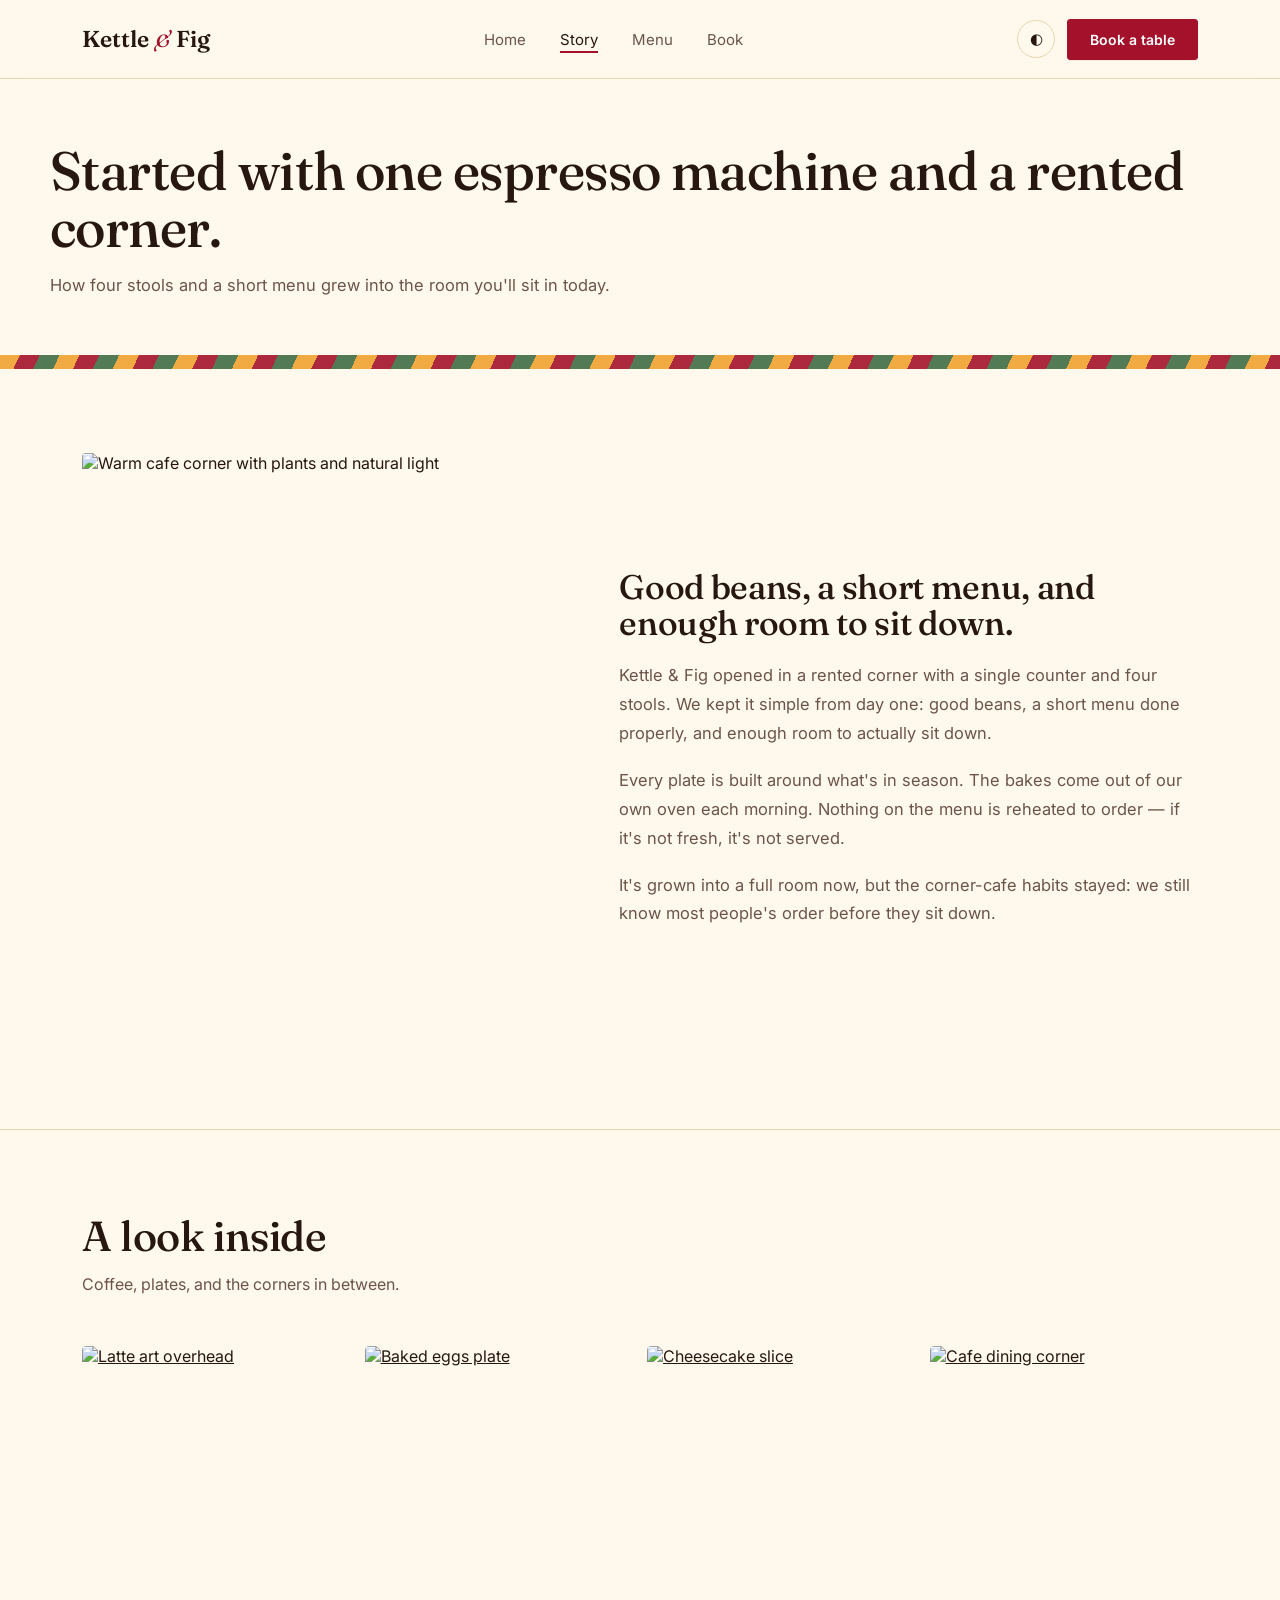
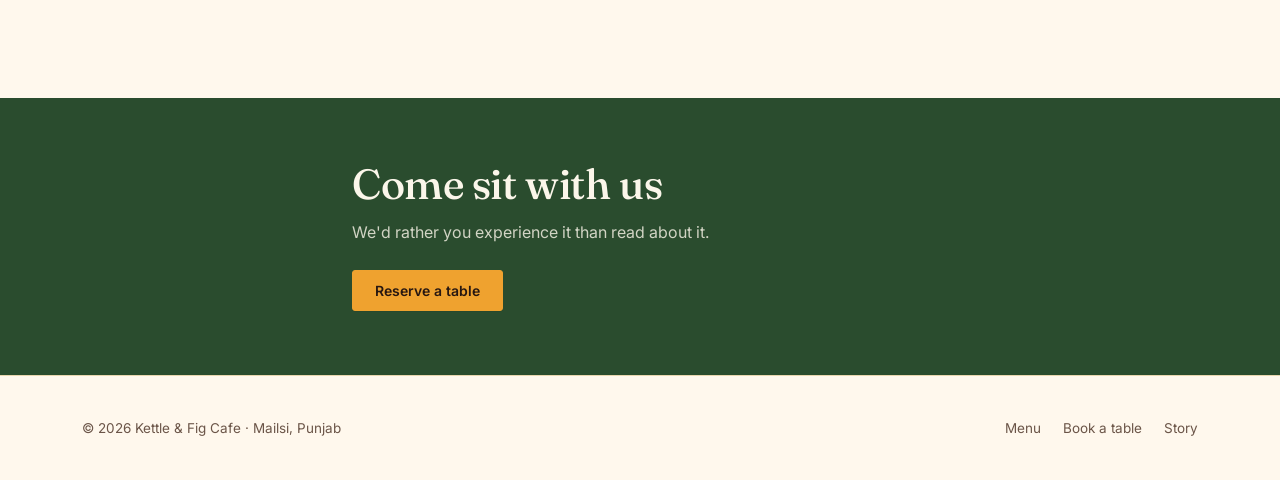
==== about.html @ e0963619 "Add files via upload" ====
<!DOCTYPE html>
<html lang="en">
<head>
<meta charset="UTF-8">
<meta name="viewport" content="width=device-width, initial-scale=1.0">
<title>Our Story — Kettle &amp; Fig</title>
<style>
@import url('https://fonts.googleapis.com/css2?family=Fraunces:ital,opsz,wght@0,9..144,300;0,9..144,500;0,9..144,600;0,9..144,700;1,9..144,400&family=Inter:wght@400;500;600;700&display=swap');

:root{
  --cream:#FFF8ED;
  --cream-raised:#FCEED2;
  --ink:#271711;
  --ink-soft:#6B5548;
  --maroon:#A3122A;
  --maroon-deep:#7A0D1F;
  --marigold:#EFA22F;
  --marigold-deep:#C97F16;
  --mehndi:#3F6D44;
  --mehndi-deep:#2A4C2E;
  --line:#E8D6AE;
  --gold:#B2812A;
}
@media (prefers-color-scheme: dark){
  :root:not([data-theme="light"]){
    --cream:#1B120E;
    --cream-raised:#241812;
    --ink:#F5E9D8;
    --ink-soft:#CBB39C;
    --maroon:#E9536C;
    --maroon-deep:#F2778C;
    --marigold:#F3B85B;
    --marigold-deep:#F7CA84;
    --mehndi:#7FAE83;
    --mehndi-deep:#9AC49D;
    --line:#3B2C21;
    --gold:#D9A94B;
  }
}
:root[data-theme="dark"]{
  --cream:#1B120E;
  --cream-raised:#241812;
  --ink:#F5E9D8;
  --ink-soft:#CBB39C;
  --maroon:#E9536C;
  --maroon-deep:#F2778C;
  --marigold:#F3B85B;
  --marigold-deep:#F7CA84;
  --mehndi:#7FAE83;
  --mehndi-deep:#9AC49D;
  --line:#3B2C21;
  --gold:#D9A94B;
}

*{box-sizing:border-box;}
html{scroll-behavior:smooth;}
body{
  margin:0;background:var(--cream);color:var(--ink);
  font-family:'Inter',system-ui,-apple-system,sans-serif;
  -webkit-font-smoothing:antialiased;overflow-x:hidden;
}
::selection{background:var(--maroon);color:#fff;}
h1,h2,h3,.display{font-family:'Fraunces',Georgia,serif;font-weight:500;line-height:1.05;margin:0;letter-spacing:-0.01em;}
a{color:inherit;}
img{max-width:100%;display:block;object-fit:cover;}
.wrap{max-width:1180px;margin:0 auto;padding:0 32px;}
@media (max-width:640px){.wrap{padding:0 20px;}}
a:focus-visible,button:focus-visible,input:focus-visible,select:focus-visible,textarea:focus-visible{outline:2px solid var(--maroon);outline-offset:3px;}

/* ---------- decorative kiran strip (truck-art inspired divider) ---------- */
.kiran-strip{height:14px;width:100%;background:
  repeating-linear-gradient(115deg,
    var(--marigold) 0 18px,
    var(--maroon) 18px 36px,
    var(--mehndi) 36px 54px);
  opacity:.9;
}

/* ---------- NAV ---------- */
header{position:sticky;top:0;z-index:50;background:color-mix(in srgb, var(--cream) 88%, transparent);backdrop-filter:blur(10px);border-bottom:1px solid var(--line);}
nav.wrap{display:flex;align-items:center;justify-content:space-between;height:78px;}
.logo{font-family:'Fraunces',serif;font-size:23px;font-weight:600;display:flex;align-items:baseline;gap:6px;text-decoration:none;color:var(--ink);}
.logo em{font-style:italic;color:var(--maroon);font-weight:400;}
.nav-links{display:flex;gap:34px;list-style:none;margin:0;padding:0;font-size:15px;}
.nav-links a{text-decoration:none;position:relative;padding:4px 0;color:var(--ink-soft);transition:color .2s;}
.nav-links a.current{color:var(--ink);}
.nav-links a:hover{color:var(--ink);}
.nav-links a::after{content:"";position:absolute;left:0;bottom:0;height:2px;width:0;background:var(--maroon);transition:width .25s ease;}
.nav-links a:hover::after,.nav-links a.current::after{width:100%;}
@media (max-width:820px){.nav-links{display:none;}}
.btn{display:inline-flex;align-items:center;gap:8px;padding:11px 22px;border-radius:3px;border:1px solid var(--maroon);background:var(--maroon);color:#fff;font-size:14px;font-weight:600;cursor:pointer;text-decoration:none;transition:transform .25s cubic-bezier(.2,.8,.3,1), box-shadow .25s ease, background .25s ease;box-shadow:0 1px 0 rgba(0,0,0,0.05);}
.btn:hover{transform:translateY(-2px);background:var(--maroon-deep);border-color:var(--maroon-deep);box-shadow:0 10px 20px -10px var(--maroon);}
.btn.ghost{background:transparent;color:var(--ink);border-color:var(--line);}
.btn.ghost:hover{background:var(--ink);color:var(--cream);border-color:var(--ink);box-shadow:none;}
.btn.gold{background:var(--marigold);border-color:var(--marigold);color:var(--ink);}
.btn.gold:hover{background:var(--marigold-deep);border-color:var(--marigold-deep);box-shadow:0 10px 20px -10px var(--marigold);}
.theme-toggle{border:1px solid var(--line);background:transparent;border-radius:20px;width:38px;height:38px;display:flex;align-items:center;justify-content:center;cursor:pointer;font-size:15px;color:var(--ink);}

/* ---------- HERO ---------- */
.hero{padding:88px 0 0;display:grid;grid-template-columns:1.05fr 0.95fr;gap:48px;align-items:center;}
@media (max-width:900px){.hero{grid-template-columns:1fr;padding:48px 0 0;}}
.hero h1{font-size:clamp(38px,5.6vw,68px);max-width:12ch;}
.hero-sub{margin-top:20px;max-width:46ch;color:var(--ink-soft);font-size:17px;line-height:1.65;}
.hero-cta{margin-top:32px;display:flex;gap:16px;flex-wrap:wrap;align-items:center;}
.hero-note{font-size:13px;color:var(--ink-soft);margin-top:20px;}
.hero-photo{position:relative;aspect-ratio:4/5;border-radius:4px;overflow:hidden;box-shadow:0 30px 60px -25px rgba(30,10,5,.35);}
.hero-photo img{width:100%;height:100%;opacity:0;transform:scale(1.06);animation:photoIn 1.1s cubic-bezier(.2,.7,.2,1) forwards;animation-delay:.1s;}
.hero-photo::after{content:"";position:absolute;inset:0;background:linear-gradient(180deg,rgba(0,0,0,0) 55%,rgba(20,8,4,.45) 100%);}
.hero-badge{position:absolute;left:18px;bottom:18px;z-index:2;color:#fff;font-family:'Fraunces',serif;font-size:15px;}
.hero-badge span{display:block;font-family:'Inter';font-size:12px;opacity:.85;font-weight:500;}
@keyframes photoIn{to{opacity:1;transform:scale(1);}}
.hero h1 span{display:inline-block;opacity:0;transform:translateY(16px);animation:riseIn .8s cubic-bezier(.2,.7,.2,1) forwards;}
.hero h1 span:nth-child(2){animation-delay:.08s;}
.hero h1 span:nth-child(3){animation-delay:.16s;}
@keyframes riseIn{to{opacity:1;transform:translateY(0);}}
@media (prefers-reduced-motion:reduce){.hero-photo img,.hero h1 span{animation:none;opacity:1;transform:none;}}

/* ---------- SECTION SCAFFOLD ---------- */
section{padding:84px 0;}
.section-head{max-width:640px;margin-bottom:48px;}
.section-head h2{font-size:clamp(29px,3.8vw,42px);}
.section-head p{color:var(--ink-soft);margin-top:14px;font-size:16px;line-height:1.6;}
hr.rule{border:none;border-top:1px solid var(--line);margin:0;}
.page-hero{padding:64px 0 40px;}
.page-hero h1{font-size:clamp(34px,5vw,54px);}
.page-hero p{color:var(--ink-soft);margin-top:16px;font-size:16.5px;max-width:56ch;line-height:1.6;}

/* ---------- FEATURE STRIP (home) ---------- */
.feature-strip{background:var(--cream-raised);}
.feature-grid{display:grid;grid-template-columns:1.1fr 1fr 1fr;gap:0;}
@media (max-width:860px){.feature-grid{grid-template-columns:1fr;}}
.feature-photo{aspect-ratio:5/4;overflow:hidden;position:relative;}
.feature-photo img{width:100%;height:100%;transition:transform .6s cubic-bezier(.2,.7,.2,1);}
.feature-photo:hover img{transform:scale(1.06);}
.feature-cell{padding:36px;border-left:1px solid var(--line);display:flex;flex-direction:column;justify-content:center;}
@media (max-width:860px){.feature-cell{border-left:none;border-top:1px solid var(--line);}}
.feature-cell h3{font-size:20px;margin-bottom:10px;}
.feature-cell p{color:var(--ink-soft);font-size:14.5px;line-height:1.6;margin:0 0 14px;}
.feature-cell a{font-size:13.5px;font-weight:600;color:var(--maroon);text-decoration:none;}

/* ---------- STORY ---------- */
.story .wrap{display:grid;grid-template-columns:0.9fr 1.1fr;gap:64px;align-items:center;}
@media (max-width:900px){.story .wrap{grid-template-columns:1fr;gap:36px;}}
.story-photo{aspect-ratio:4/5;border-radius:4px;overflow:hidden;}
.story-text p{color:var(--ink-soft);line-height:1.75;font-size:16.5px;margin:0 0 18px;}
.story-text p:last-child{margin-bottom:0;}

/* ---------- MENU ---------- */
.menu-tabs{display:flex;gap:8px;margin-bottom:40px;flex-wrap:wrap;}
.menu-tab{padding:10px 20px;border:1px solid var(--line);background:transparent;border-radius:22px;font-size:14px;color:var(--ink-soft);cursor:pointer;font-family:inherit;font-weight:500;transition:all .25s ease;}
.menu-tab.active{background:var(--maroon);color:#fff;border-color:var(--maroon);}
.menu-panel{display:none;}
.menu-panel.active{display:grid;grid-template-columns:1fr 1fr;gap:0 56px;}
@media (max-width:760px){.menu-panel.active{grid-template-columns:1fr;}}
.menu-list{list-style:none;margin:0;padding:0;}
.menu-item{display:flex;align-items:baseline;gap:12px;padding:19px 0;border-bottom:1px solid var(--line);}
.menu-item:first-child{border-top:1px solid var(--line);}
.menu-item-name{font-family:'Fraunces',serif;font-size:18.5px;font-weight:500;white-space:nowrap;}
.menu-item-leader{flex:1;border-bottom:1px dotted var(--line);position:relative;top:-4px;min-width:12px;}
.menu-item-price{font-size:15.5px;color:var(--ink-soft);white-space:nowrap;}
.menu-item-desc{flex-basis:100%;color:var(--ink-soft);font-size:14px;margin-top:4px;line-height:1.5;max-width:60ch;}

.menu-feature{display:flex;flex-direction:column;gap:18px;margin-bottom:44px;}
.menu-feature-photo{aspect-ratio:16/10;border-radius:4px;overflow:hidden;}
.menu-feature-cap{display:flex;justify-content:space-between;align-items:baseline;}
.menu-feature-cap h3{font-size:22px;}
.menu-feature-cap span{color:var(--marigold-deep);font-weight:600;}
.menu-feature p{color:var(--ink-soft);font-size:14.5px;line-height:1.55;margin:0;}

/* ---------- BOOKING ---------- */
.booking{background:var(--mehndi-deep);color:#FBF6EA;}
.booking .section-head p,.booking .page-hero p{color:rgba(251,246,234,0.8);}
.booking .wrap.split{display:grid;grid-template-columns:0.85fr 1.15fr;gap:56px;}
@media (max-width:900px){.booking .wrap.split{grid-template-columns:1fr;}}
.book-steps{list-style:none;margin:0;padding:0;counter-reset:step;}
.book-steps li{counter-increment:step;display:flex;gap:18px;padding:20px 0;border-top:1px solid rgba(251,246,234,0.18);}
.book-steps li:last-child{border-bottom:1px solid rgba(251,246,234,0.18);}
.book-steps li::before{content:counter(step);font-family:'Fraunces',serif;font-size:20px;width:34px;height:34px;flex:none;border-radius:50%;display:flex;align-items:center;justify-content:center;border:1px solid rgba(251,246,234,0.5);}
.book-steps h3{font-size:17px;margin-bottom:4px;font-weight:500;font-family:'Fraunces',serif;}
.book-steps p{margin:0;font-size:14.5px;opacity:.82;line-height:1.5;}

.book-card{background:var(--cream);color:var(--ink);border-radius:5px;padding:38px;box-shadow:0 30px 70px -30px rgba(0,0,0,.4);}
.field-row{display:grid;grid-template-columns:1fr 1fr;gap:16px;margin-bottom:16px;}
@media (max-width:520px){.field-row{grid-template-columns:1fr;}}
.field{display:flex;flex-direction:column;gap:6px;margin-bottom:16px;}
.field label{font-size:13px;color:var(--ink-soft);}
.field input,.field select,.field textarea{font-family:inherit;font-size:15px;padding:11px 12px;border:1px solid var(--line);border-radius:3px;background:var(--cream);color:var(--ink);transition:border-color .2s;}
.field input:focus,.field select:focus,.field textarea:focus{border-color:var(--maroon);}
.field textarea{resize:vertical;min-height:70px;}
.chip-row{display:flex;gap:8px;flex-wrap:wrap;}
.chip{padding:9px 15px;border:1px solid var(--line);border-radius:20px;font-size:13.5px;cursor:pointer;background:transparent;color:var(--ink);font-family:inherit;transition:all .2s ease;}
.chip.active{background:var(--maroon);border-color:var(--maroon);color:#fff;transform:scale(1.04);}
.chip:disabled{opacity:.35;cursor:not-allowed;text-decoration:line-through;}
.book-submit{width:100%;justify-content:center;margin-top:8px;}
.form-msg{font-size:13.5px;margin-top:6px;min-height:18px;}
.form-msg.error{color:var(--maroon);}
.form-msg.ok{color:var(--mehndi);}
.confirm-box{display:none;border:1px solid var(--line);border-radius:4px;padding:22px 24px;margin-top:22px;background:var(--cream-raised);animation:riseIn .5s ease forwards;}
.confirm-box.show{display:block;}
.confirm-box h4{font-family:'Fraunces',serif;font-size:18px;margin:0 0 8px;}
.confirm-box p{margin:2px 0;font-size:14px;color:var(--ink-soft);}

/* ---------- INFO / GALLERY / TESTIMONIAL ---------- */
.info-grid{display:grid;grid-template-columns:repeat(3,1fr);gap:1px;background:var(--line);border:1px solid var(--line);}
.info-cell{background:var(--cream);padding:34px 30px;}
@media (max-width:760px){.info-grid{grid-template-columns:1fr;}}
.info-cell h3{font-size:16px;font-weight:600;margin-bottom:14px;font-family:'Inter';}
.info-cell p{margin:0 0 4px;color:var(--ink-soft);font-size:15px;line-height:1.6;}

.gallery-grid{display:grid;grid-template-columns:repeat(4,1fr);gap:14px;}
@media (max-width:760px){.gallery-grid{grid-template-columns:repeat(2,1fr);}}
.gallery-grid img{width:100%;height:100%;aspect-ratio:1/1;border-radius:4px;transition:transform .5s ease;}
.gallery-grid a{overflow:hidden;border-radius:4px;display:block;}
.gallery-grid a:hover img{transform:scale(1.08);}

/* ---------- FOOTER ---------- */
footer{border-top:1px solid var(--line);padding:44px 0;}
footer .wrap{display:flex;justify-content:space-between;align-items:center;flex-wrap:wrap;gap:16px;}
footer p{margin:0;font-size:13.5px;color:var(--ink-soft);}
.footer-links{display:flex;gap:22px;list-style:none;padding:0;margin:0;font-size:13.5px;}
.footer-links a{text-decoration:none;color:var(--ink-soft);}
.footer-links a:hover{color:var(--ink);}

/* reveal-on-scroll (single orchestrated pattern, applied selectively via JS) */
.reveal{opacity:0;transform:translateY(22px);transition:opacity .7s cubic-bezier(.2,.7,.2,1),transform .7s cubic-bezier(.2,.7,.2,1);}
.reveal.in{opacity:1;transform:translateY(0);}
@media (prefers-reduced-motion:reduce){.reveal{opacity:1;transform:none;transition:none;}}

</style>
</head>
<body>

<header>
  <nav class="wrap">
    <a href="index.html" class="logo">Kettle <em>&amp;</em> Fig</a>
    <ul class="nav-links">
      <li><a href="index.html">Home</a></li>
      <li><a href="about.html" class="current">Story</a></li>
      <li><a href="menu.html">Menu</a></li>
      <li><a href="booking.html">Book</a></li>
    </ul>
    <div style="display:flex;align-items:center;gap:12px;">
      <button class="theme-toggle" id="themeToggle" aria-label="Toggle dark mode">◐</button>
      <a href="booking.html" class="btn">Book a table</a>
    </div>
  </nav>
</header>

<main>
  <section class="page-hero wrap">
    <h1>Started with one espresso machine and a rented corner.</h1>
    <p>How four stools and a short menu grew into the room you'll sit in today.</p>
  </section>

  <div class="kiran-strip"></div>

  <section class="story reveal">
    <div class="wrap">
      <div class="story-photo">
        <img src="https://images.unsplash.com/photo-1749871615234-98bff62995ba?auto=format&fit=crop&w=900&q=75" alt="Warm cafe corner with plants and natural light">
      </div>
      <div class="story-text">
        <h2 style="font-size:clamp(26px,3.2vw,34px);margin-bottom:20px;">Good beans, a short menu, and enough room to sit down.</h2>
        <p>Kettle &amp; Fig opened in a rented corner with a single counter and four stools. We kept it simple from day one: good beans, a short menu done properly, and enough room to actually sit down.</p>
        <p>Every plate is built around what's in season. The bakes come out of our own oven each morning. Nothing on the menu is reheated to order — if it's not fresh, it's not served.</p>
        <p>It's grown into a full room now, but the corner-cafe habits stayed: we still know most people's order before they sit down.</p>
      </div>
    </div>
  </section>

  <hr class="rule">

  <section>
    <div class="wrap">
      <div class="section-head">
        <h2>A look inside</h2>
        <p>Coffee, plates, and the corners in between.</p>
      </div>
      <div class="gallery-grid">
        <a href="menu.html"><img src="https://images.unsplash.com/photo-1512568400610-62da28bc8a13?auto=format&fit=crop&w=500&q=70" alt="Latte art overhead"></a>
        <a href="menu.html"><img src="https://images.unsplash.com/photo-1491739481003-2991327b66e2?auto=format&fit=crop&w=500&q=70" alt="Baked eggs plate"></a>
        <a href="menu.html"><img src="https://images.unsplash.com/photo-1754711596655-04ad921bd050?auto=format&fit=crop&w=500&q=70" alt="Cheesecake slice"></a>
        <a href="index.html"><img src="https://images.unsplash.com/photo-1749871615234-98bff62995ba?auto=format&fit=crop&w=500&q=70" alt="Cafe dining corner"></a>
      </div>
    </div>
  </section>

  <section class="booking" style="padding:64px 0;">
    <div class="wrap" style="text-align:left;max-width:640px;">
      <div class="section-head" style="margin-bottom:24px;">
        <h2 style="color:inherit;">Come sit with us</h2>
        <p>We'd rather you experience it than read about it.</p>
      </div>
      <a href="booking.html" class="btn gold">Reserve a table</a>
    </div>
  </section>
</main>

<footer>
  <div class="wrap">
    <p>© 2026 Kettle &amp; Fig Cafe · Mailsi, Punjab</p>
    <ul class="footer-links">
      <li><a href="menu.html">Menu</a></li>
      <li><a href="booking.html">Book a table</a></li>
      <li><a href="about.html">Story</a></li>
    </ul>
  </div>
</footer>

<script>
// ---- Theme toggle ----
(function(){
  const root = document.documentElement;
  const btn = document.getElementById('themeToggle');
  if(!btn) return;
  let saved = null;
  try { saved = localStorage.getItem('kf-theme'); } catch(e){}
  if(saved) root.setAttribute('data-theme', saved);
  btn.addEventListener('click', function(){
    const current = root.getAttribute('data-theme') ||
      (window.matchMedia('(prefers-color-scheme: dark)').matches ? 'dark' : 'light');
    const next = current === 'dark' ? 'light' : 'dark';
    root.setAttribute('data-theme', next);
    try { localStorage.setItem('kf-theme', next); } catch(e){}
  });
})();

// ---- Scroll reveal ----
(function(){
  const items = document.querySelectorAll('.reveal');
  if(!items.length) return;
  if(!('IntersectionObserver' in window)){
    items.forEach(function(el){ el.classList.add('in'); });
    return;
  }
  const io = new IntersectionObserver(function(entries){
    entries.forEach(function(entry){
      if(entry.isIntersecting){
        entry.target.classList.add('in');
        io.unobserve(entry.target);
      }
    });
  }, { threshold: 0.15 });
  items.forEach(function(el){ io.observe(el); });
})();

// ---- Menu tabs ----
(function(){
  const tabs = document.querySelectorAll('.menu-tab');
  if(!tabs.length) return;
  tabs.forEach(function(tab){
    tab.addEventListener('click', function(){
      document.querySelectorAll('.menu-tab').forEach(function(t){ t.classList.remove('active'); });
      document.querySelectorAll('.menu-panel').forEach(function(p){ p.classList.remove('active'); });
      tab.classList.add('active');
      document.getElementById('panel-' + tab.dataset.tab).classList.add('active');
    });
  });
})();

// ---- Booking form ----
(function(){
  const form = document.getElementById('bookingForm');
  if(!form) return;
  const msg = document.getElementById('formMsg');
  const chips = document.querySelectorAll('#timeChips .chip');
  const dateInput = document.getElementById('bDate');
  const confirmBox = document.getElementById('confirmBox');
  let selectedTime = null;

  const today = new Date().toISOString().split('T')[0];
  dateInput.setAttribute('min', today);

  function loadBookings(){
    try {
      const raw = localStorage.getItem('kf-bookings');
      return raw ? JSON.parse(raw) : [];
    } catch(e){ return []; }
  }
  function saveBooking(b){
    try {
      const all = loadBookings();
      all.push(b);
      localStorage.setItem('kf-bookings', JSON.stringify(all));
    } catch(e){}
  }

  function refreshChipAvailability(){
    const date = dateInput.value;
    const bookings = loadBookings();
    chips.forEach(function(chip){
      const time = chip.dataset.time;
      const taken = bookings.some(function(b){ return b.date === date && b.time === time; });
      chip.disabled = !!taken;
      if(taken && chip.classList.contains('active')){
        chip.classList.remove('active');
        selectedTime = null;
      }
    });
  }
  dateInput.addEventListener('change', refreshChipAvailability);

  chips.forEach(function(chip){
    chip.addEventListener('click', function(){
      if(chip.disabled) return;
      chips.forEach(function(c){ c.classList.remove('active'); });
      chip.classList.add('active');
      selectedTime = chip.dataset.time;
    });
  });

  form.addEventListener('submit', function(e){
    e.preventDefault();
    msg.textContent = '';
    msg.className = 'form-msg';

    const name = document.getElementById('bName').value.trim();
    const phone = document.getElementById('bPhone').value.trim();
    const date = dateInput.value;
    const guests = document.getElementById('bGuests').value;
    const notes = document.getElementById('bNotes').value.trim();

    if(!name || !phone || !date || !guests || !selectedTime){
      msg.textContent = 'Please fill every field and pick a time slot.';
      msg.classList.add('error');
      return;
    }

    const booking = { name: name, phone: phone, date: date, time: selectedTime, guests: guests, notes: notes };
    saveBooking(booking);

    document.getElementById('cName').textContent = name;
    document.getElementById('cDetails').textContent =
      date + ' at ' + selectedTime + ' \u00b7 ' + guests + ' guest' + (guests === '1' ? '' : 's');
    document.getElementById('cNotes').textContent = notes ? ('Note: ' + notes) : '';
    confirmBox.classList.add('show');

    form.reset();
    chips.forEach(function(c){ c.classList.remove('active'); });
    selectedTime = null;
    refreshChipAvailability();
    msg.textContent = 'Reservation saved.';
    msg.classList.add('ok');
  });
})();

</script>
</body>
</html>
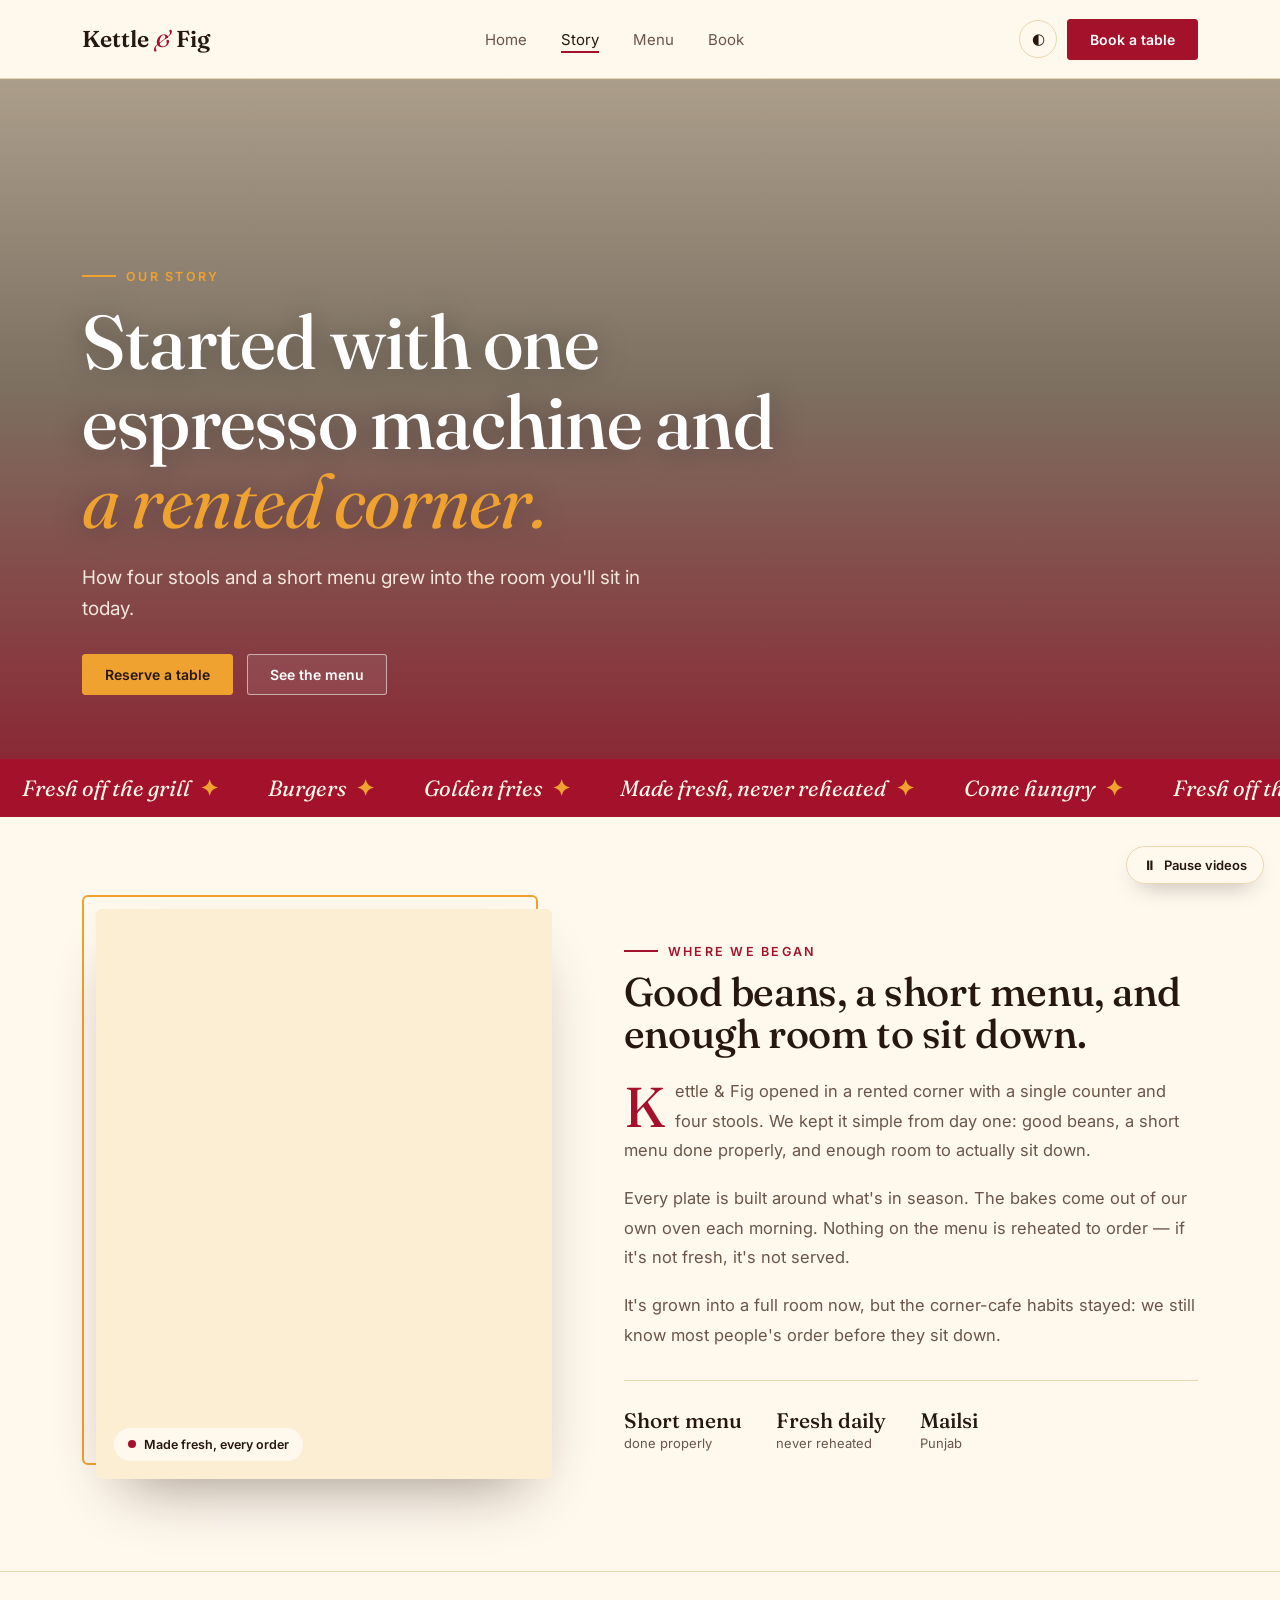
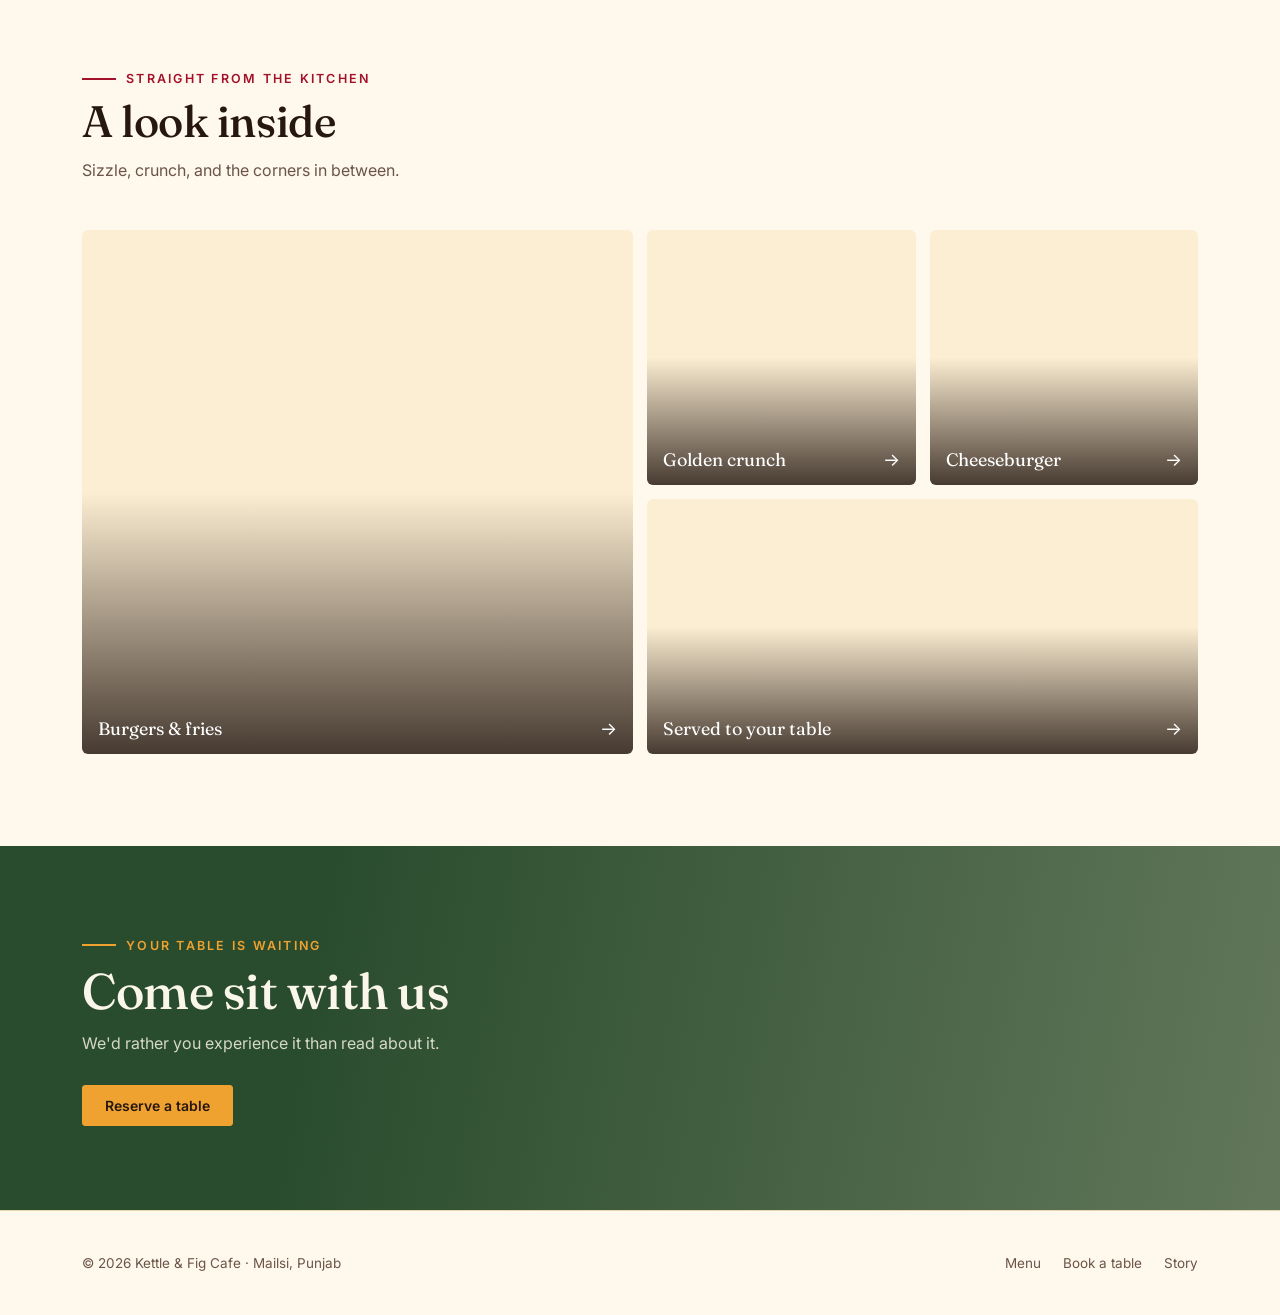
==== commit c570a0e9: "Update about.html" ====
--- a/about.html
+++ b/about.html
@@ -2,218 +2,146 @@
 <html lang="en">
 <head>
 <meta charset="UTF-8">
-<meta name="viewport" content="width=device-width, initial-scale=1.0">
+<meta name="viewport" content="width=device-width, initial-scale=1.0, viewport-fit=cover">
+<meta name="theme-color" content="#A3122A">
+<meta name="referrer" content="no-referrer">
 <title>Our Story — Kettle &amp; Fig</title>
+<meta name="description" content="How Kettle &amp; Fig grew from one counter and four stools into the room you'll sit in today.">
 <style>
 @import url('https://fonts.googleapis.com/css2?family=Fraunces:ital,opsz,wght@0,9..144,300;0,9..144,500;0,9..144,600;0,9..144,700;1,9..144,400&family=Inter:wght@400;500;600;700&display=swap');
 
 :root{
-  --cream:#FFF8ED;
-  --cream-raised:#FCEED2;
-  --ink:#271711;
-  --ink-soft:#6B5548;
-  --maroon:#A3122A;
-  --maroon-deep:#7A0D1F;
-  --marigold:#EFA22F;
-  --marigold-deep:#C97F16;
-  --mehndi:#3F6D44;
-  --mehndi-deep:#2A4C2E;
-  --line:#E8D6AE;
-  --gold:#B2812A;
+  --cream:#FFF8ED;--cream-raised:#FCEED2;--ink:#271711;--ink-soft:#6B5548;
+  --maroon:#A3122A;--maroon-deep:#7A0D1F;--marigold:#EFA22F;--marigold-deep:#C97F16;
+  --mehndi:#3F6D44;--mehndi-deep:#2A4C2E;--line:#E8D6AE;--gold:#B2812A;
+  --ease:cubic-bezier(.2,.7,.2,1);
 }
 @media (prefers-color-scheme: dark){
   :root:not([data-theme="light"]){
-    --cream:#1B120E;
-    --cream-raised:#241812;
-    --ink:#F5E9D8;
-    --ink-soft:#CBB39C;
-    --maroon:#E9536C;
-    --maroon-deep:#F2778C;
-    --marigold:#F3B85B;
-    --marigold-deep:#F7CA84;
-    --mehndi:#7FAE83;
-    --mehndi-deep:#9AC49D;
-    --line:#3B2C21;
-    --gold:#D9A94B;
+    --cream:#1B120E;--cream-raised:#241812;--ink:#F5E9D8;--ink-soft:#CBB39C;
+    --maroon:#E9536C;--maroon-deep:#F2778C;--marigold:#F3B85B;--marigold-deep:#F7CA84;
+    --mehndi:#7FAE83;--mehndi-deep:#9AC49D;--line:#3B2C21;--gold:#D9A94B;
   }
 }
 :root[data-theme="dark"]{
-  --cream:#1B120E;
-  --cream-raised:#241812;
-  --ink:#F5E9D8;
-  --ink-soft:#CBB39C;
-  --maroon:#E9536C;
-  --maroon-deep:#F2778C;
-  --marigold:#F3B85B;
-  --marigold-deep:#F7CA84;
-  --mehndi:#7FAE83;
-  --mehndi-deep:#9AC49D;
-  --line:#3B2C21;
-  --gold:#D9A94B;
+  --cream:#1B120E;--cream-raised:#241812;--ink:#F5E9D8;--ink-soft:#CBB39C;
+  --maroon:#E9536C;--maroon-deep:#F2778C;--marigold:#F3B85B;--marigold-deep:#F7CA84;
+  --mehndi:#7FAE83;--mehndi-deep:#9AC49D;--line:#3B2C21;--gold:#D9A94B;
 }
 
 *{box-sizing:border-box;}
 html{scroll-behavior:smooth;}
-body{
-  margin:0;background:var(--cream);color:var(--ink);
-  font-family:'Inter',system-ui,-apple-system,sans-serif;
-  -webkit-font-smoothing:antialiased;overflow-x:hidden;
-}
+body{margin:0;background:var(--cream);color:var(--ink);font-family:'Inter',system-ui,-apple-system,sans-serif;-webkit-font-smoothing:antialiased;overflow-x:hidden;}
 ::selection{background:var(--maroon);color:#fff;}
-h1,h2,h3,.display{font-family:'Fraunces',Georgia,serif;font-weight:500;line-height:1.05;margin:0;letter-spacing:-0.01em;}
+h1,h2,h3{font-family:'Fraunces',Georgia,serif;font-weight:500;line-height:1.05;margin:0;letter-spacing:-0.01em;}
 a{color:inherit;}
-img{max-width:100%;display:block;object-fit:cover;}
+video{display:block;width:100%;height:100%;object-fit:cover;background:var(--cream-raised);}
 .wrap{max-width:1180px;margin:0 auto;padding:0 32px;}
 @media (max-width:640px){.wrap{padding:0 20px;}}
-a:focus-visible,button:focus-visible,input:focus-visible,select:focus-visible,textarea:focus-visible{outline:2px solid var(--maroon);outline-offset:3px;}
-
-/* ---------- decorative kiran strip (truck-art inspired divider) ---------- */
-.kiran-strip{height:14px;width:100%;background:
-  repeating-linear-gradient(115deg,
-    var(--marigold) 0 18px,
-    var(--maroon) 18px 36px,
-    var(--mehndi) 36px 54px);
-  opacity:.9;
-}
-
-/* ---------- NAV ---------- */
-header{position:sticky;top:0;z-index:50;background:color-mix(in srgb, var(--cream) 88%, transparent);backdrop-filter:blur(10px);border-bottom:1px solid var(--line);}
+a:focus-visible,button:focus-visible{outline:2px solid var(--maroon);outline-offset:3px;}
+
+/* decorative strip */
+.kiran-strip{height:14px;width:100%;background:repeating-linear-gradient(115deg,var(--marigold) 0 18px,var(--maroon) 18px 36px,var(--mehndi) 36px 54px);opacity:.9;}
+
+/* NAV */
+header{position:sticky;top:0;z-index:50;background:color-mix(in srgb,var(--cream) 88%,transparent);backdrop-filter:blur(10px);-webkit-backdrop-filter:blur(10px);border-bottom:1px solid var(--line);}
 nav.wrap{display:flex;align-items:center;justify-content:space-between;height:78px;}
 .logo{font-family:'Fraunces',serif;font-size:23px;font-weight:600;display:flex;align-items:baseline;gap:6px;text-decoration:none;color:var(--ink);}
 .logo em{font-style:italic;color:var(--maroon);font-weight:400;}
 .nav-links{display:flex;gap:34px;list-style:none;margin:0;padding:0;font-size:15px;}
 .nav-links a{text-decoration:none;position:relative;padding:4px 0;color:var(--ink-soft);transition:color .2s;}
-.nav-links a.current{color:var(--ink);}
-.nav-links a:hover{color:var(--ink);}
+.nav-links a.current,.nav-links a:hover{color:var(--ink);}
 .nav-links a::after{content:"";position:absolute;left:0;bottom:0;height:2px;width:0;background:var(--maroon);transition:width .25s ease;}
 .nav-links a:hover::after,.nav-links a.current::after{width:100%;}
-@media (max-width:820px){.nav-links{display:none;}}
-.btn{display:inline-flex;align-items:center;gap:8px;padding:11px 22px;border-radius:3px;border:1px solid var(--maroon);background:var(--maroon);color:#fff;font-size:14px;font-weight:600;cursor:pointer;text-decoration:none;transition:transform .25s cubic-bezier(.2,.8,.3,1), box-shadow .25s ease, background .25s ease;box-shadow:0 1px 0 rgba(0,0,0,0.05);}
+.nav-actions{display:flex;align-items:center;gap:10px;}
+.btn{display:inline-flex;align-items:center;gap:8px;padding:11px 22px;border-radius:3px;border:1px solid var(--maroon);background:var(--maroon);color:#fff;font-size:14px;font-weight:600;cursor:pointer;text-decoration:none;transition:transform .25s var(--ease),box-shadow .25s ease,background .25s ease;}
 .btn:hover{transform:translateY(-2px);background:var(--maroon-deep);border-color:var(--maroon-deep);box-shadow:0 10px 20px -10px var(--maroon);}
-.btn.ghost{background:transparent;color:var(--ink);border-color:var(--line);}
-.btn.ghost:hover{background:var(--ink);color:var(--cream);border-color:var(--ink);box-shadow:none;}
-.btn.gold{background:var(--marigold);border-color:var(--marigold);color:var(--ink);}
+.btn.gold{background:var(--marigold);border-color:var(--marigold);color:#271711;}
 .btn.gold:hover{background:var(--marigold-deep);border-color:var(--marigold-deep);box-shadow:0 10px 20px -10px var(--marigold);}
-.theme-toggle{border:1px solid var(--line);background:transparent;border-radius:20px;width:38px;height:38px;display:flex;align-items:center;justify-content:center;cursor:pointer;font-size:15px;color:var(--ink);}
-
-/* ---------- HERO ---------- */
-.hero{padding:88px 0 0;display:grid;grid-template-columns:1.05fr 0.95fr;gap:48px;align-items:center;}
-@media (max-width:900px){.hero{grid-template-columns:1fr;padding:48px 0 0;}}
-.hero h1{font-size:clamp(38px,5.6vw,68px);max-width:12ch;}
-.hero-sub{margin-top:20px;max-width:46ch;color:var(--ink-soft);font-size:17px;line-height:1.65;}
-.hero-cta{margin-top:32px;display:flex;gap:16px;flex-wrap:wrap;align-items:center;}
-.hero-note{font-size:13px;color:var(--ink-soft);margin-top:20px;}
-.hero-photo{position:relative;aspect-ratio:4/5;border-radius:4px;overflow:hidden;box-shadow:0 30px 60px -25px rgba(30,10,5,.35);}
-.hero-photo img{width:100%;height:100%;opacity:0;transform:scale(1.06);animation:photoIn 1.1s cubic-bezier(.2,.7,.2,1) forwards;animation-delay:.1s;}
-.hero-photo::after{content:"";position:absolute;inset:0;background:linear-gradient(180deg,rgba(0,0,0,0) 55%,rgba(20,8,4,.45) 100%);}
-.hero-badge{position:absolute;left:18px;bottom:18px;z-index:2;color:#fff;font-family:'Fraunces',serif;font-size:15px;}
-.hero-badge span{display:block;font-family:'Inter';font-size:12px;opacity:.85;font-weight:500;}
-@keyframes photoIn{to{opacity:1;transform:scale(1);}}
-.hero h1 span{display:inline-block;opacity:0;transform:translateY(16px);animation:riseIn .8s cubic-bezier(.2,.7,.2,1) forwards;}
-.hero h1 span:nth-child(2){animation-delay:.08s;}
-.hero h1 span:nth-child(3){animation-delay:.16s;}
-@keyframes riseIn{to{opacity:1;transform:translateY(0);}}
-@media (prefers-reduced-motion:reduce){.hero-photo img,.hero h1 span{animation:none;opacity:1;transform:none;}}
-
-/* ---------- SECTION SCAFFOLD ---------- */
-section{padding:84px 0;}
-.section-head{max-width:640px;margin-bottom:48px;}
-.section-head h2{font-size:clamp(29px,3.8vw,42px);}
+.icon-btn{border:1px solid var(--line);background:transparent;border-radius:20px;width:38px;height:38px;display:flex;align-items:center;justify-content:center;cursor:pointer;font-size:15px;color:var(--ink);}
+.menu-btn{display:none;}
+@media (max-width:820px){
+  .menu-btn{display:flex;}
+  .nav-actions .btn{display:none;}
+  .nav-links{display:none;position:absolute;left:0;right:0;top:78px;flex-direction:column;gap:0;background:var(--cream);border-bottom:1px solid var(--line);padding:8px 20px 16px;box-shadow:0 20px 30px -20px rgba(0,0,0,.3);}
+  .nav-links.open{display:flex;}
+  .nav-links a{display:block;padding:14px 0;font-size:17px;border-bottom:1px solid var(--line);}
+  .nav-links a::after{display:none;}
+}
+
+/* HERO (video background) */
+.hero-v{position:relative;min-height:min(78vh,680px);display:flex;align-items:flex-end;color:#fff;overflow:hidden;isolation:isolate;}
+.hero-v video{position:absolute;inset:0;z-index:-2;}
+.hero-v::before{content:"";position:absolute;inset:0;z-index:-1;background:linear-gradient(180deg,rgba(20,8,4,.35) 0%,rgba(20,8,4,.55) 45%,rgba(122,13,31,.88) 100%);}
+.hero-v .wrap{width:100%;padding-top:120px;padding-bottom:64px;}
+.eyebrow{display:inline-flex;align-items:center;gap:10px;font-size:12.5px;letter-spacing:.18em;text-transform:uppercase;font-weight:600;color:var(--marigold);}
+.eyebrow::before{content:"";width:34px;height:2px;background:currentColor;}
+.hero-v h1{font-size:clamp(36px,6.2vw,76px);max-width:15ch;margin-top:18px;text-shadow:0 2px 30px rgba(0,0,0,.35);}
+.hero-v h1 em{font-style:italic;font-weight:400;color:var(--marigold);}
+.hero-v p{margin:22px 0 0;max-width:50ch;font-size:clamp(16px,1.6vw,19px);line-height:1.6;color:rgba(255,248,237,.9);}
+.hero-v .eyebrow,.hero-v h1,.hero-v p,.hero-v .hero-cta{opacity:0;transform:translateY(22px);animation:rise .9s var(--ease) forwards;}
+.hero-v h1{animation-delay:.12s}.hero-v p{animation-delay:.26s}.hero-v .hero-cta{animation-delay:.4s}
+.hero-cta{margin-top:30px;display:flex;gap:14px;flex-wrap:wrap;}
+.btn.ghost-w{background:rgba(255,255,255,.08);border-color:rgba(255,255,255,.55);color:#fff;backdrop-filter:blur(4px);}
+.btn.ghost-w:hover{background:#fff;color:var(--ink);border-color:#fff;box-shadow:none;}
+@keyframes rise{to{opacity:1;transform:none;}}
+
+/* MARQUEE */
+.marquee{background:var(--maroon);color:#FFF8ED;overflow:hidden;white-space:nowrap;}
+.marquee div{display:inline-block;padding:15px 0;font-family:'Fraunces',serif;font-size:22px;font-style:italic;animation:mq 34s linear infinite;}
+.marquee span{margin:0 22px;}
+.marquee b{color:var(--marigold);font-style:normal;margin:0 6px;}
+@keyframes mq{to{transform:translateX(-50%);}}
+
+/* SECTIONS */
+section{padding:92px 0;}
+.section-head{max-width:640px;margin-bottom:46px;}
+.section-head h2{font-size:clamp(29px,3.8vw,44px);margin-top:12px;}
 .section-head p{color:var(--ink-soft);margin-top:14px;font-size:16px;line-height:1.6;}
+.section-head .eyebrow{color:var(--maroon);}
 hr.rule{border:none;border-top:1px solid var(--line);margin:0;}
-.page-hero{padding:64px 0 40px;}
-.page-hero h1{font-size:clamp(34px,5vw,54px);}
-.page-hero p{color:var(--ink-soft);margin-top:16px;font-size:16.5px;max-width:56ch;line-height:1.6;}
-
-/* ---------- FEATURE STRIP (home) ---------- */
-.feature-strip{background:var(--cream-raised);}
-.feature-grid{display:grid;grid-template-columns:1.1fr 1fr 1fr;gap:0;}
-@media (max-width:860px){.feature-grid{grid-template-columns:1fr;}}
-.feature-photo{aspect-ratio:5/4;overflow:hidden;position:relative;}
-.feature-photo img{width:100%;height:100%;transition:transform .6s cubic-bezier(.2,.7,.2,1);}
-.feature-photo:hover img{transform:scale(1.06);}
-.feature-cell{padding:36px;border-left:1px solid var(--line);display:flex;flex-direction:column;justify-content:center;}
-@media (max-width:860px){.feature-cell{border-left:none;border-top:1px solid var(--line);}}
-.feature-cell h3{font-size:20px;margin-bottom:10px;}
-.feature-cell p{color:var(--ink-soft);font-size:14.5px;line-height:1.6;margin:0 0 14px;}
-.feature-cell a{font-size:13.5px;font-weight:600;color:var(--maroon);text-decoration:none;}
-
-/* ---------- STORY ---------- */
-.story .wrap{display:grid;grid-template-columns:0.9fr 1.1fr;gap:64px;align-items:center;}
-@media (max-width:900px){.story .wrap{grid-template-columns:1fr;gap:36px;}}
-.story-photo{aspect-ratio:4/5;border-radius:4px;overflow:hidden;}
-.story-text p{color:var(--ink-soft);line-height:1.75;font-size:16.5px;margin:0 0 18px;}
-.story-text p:last-child{margin-bottom:0;}
-
-/* ---------- MENU ---------- */
-.menu-tabs{display:flex;gap:8px;margin-bottom:40px;flex-wrap:wrap;}
-.menu-tab{padding:10px 20px;border:1px solid var(--line);background:transparent;border-radius:22px;font-size:14px;color:var(--ink-soft);cursor:pointer;font-family:inherit;font-weight:500;transition:all .25s ease;}
-.menu-tab.active{background:var(--maroon);color:#fff;border-color:var(--maroon);}
-.menu-panel{display:none;}
-.menu-panel.active{display:grid;grid-template-columns:1fr 1fr;gap:0 56px;}
-@media (max-width:760px){.menu-panel.active{grid-template-columns:1fr;}}
-.menu-list{list-style:none;margin:0;padding:0;}
-.menu-item{display:flex;align-items:baseline;gap:12px;padding:19px 0;border-bottom:1px solid var(--line);}
-.menu-item:first-child{border-top:1px solid var(--line);}
-.menu-item-name{font-family:'Fraunces',serif;font-size:18.5px;font-weight:500;white-space:nowrap;}
-.menu-item-leader{flex:1;border-bottom:1px dotted var(--line);position:relative;top:-4px;min-width:12px;}
-.menu-item-price{font-size:15.5px;color:var(--ink-soft);white-space:nowrap;}
-.menu-item-desc{flex-basis:100%;color:var(--ink-soft);font-size:14px;margin-top:4px;line-height:1.5;max-width:60ch;}
-
-.menu-feature{display:flex;flex-direction:column;gap:18px;margin-bottom:44px;}
-.menu-feature-photo{aspect-ratio:16/10;border-radius:4px;overflow:hidden;}
-.menu-feature-cap{display:flex;justify-content:space-between;align-items:baseline;}
-.menu-feature-cap h3{font-size:22px;}
-.menu-feature-cap span{color:var(--marigold-deep);font-weight:600;}
-.menu-feature p{color:var(--ink-soft);font-size:14.5px;line-height:1.55;margin:0;}
-
-/* ---------- BOOKING ---------- */
-.booking{background:var(--mehndi-deep);color:#FBF6EA;}
-.booking .section-head p,.booking .page-hero p{color:rgba(251,246,234,0.8);}
-.booking .wrap.split{display:grid;grid-template-columns:0.85fr 1.15fr;gap:56px;}
-@media (max-width:900px){.booking .wrap.split{grid-template-columns:1fr;}}
-.book-steps{list-style:none;margin:0;padding:0;counter-reset:step;}
-.book-steps li{counter-increment:step;display:flex;gap:18px;padding:20px 0;border-top:1px solid rgba(251,246,234,0.18);}
-.book-steps li:last-child{border-bottom:1px solid rgba(251,246,234,0.18);}
-.book-steps li::before{content:counter(step);font-family:'Fraunces',serif;font-size:20px;width:34px;height:34px;flex:none;border-radius:50%;display:flex;align-items:center;justify-content:center;border:1px solid rgba(251,246,234,0.5);}
-.book-steps h3{font-size:17px;margin-bottom:4px;font-weight:500;font-family:'Fraunces',serif;}
-.book-steps p{margin:0;font-size:14.5px;opacity:.82;line-height:1.5;}
-
-.book-card{background:var(--cream);color:var(--ink);border-radius:5px;padding:38px;box-shadow:0 30px 70px -30px rgba(0,0,0,.4);}
-.field-row{display:grid;grid-template-columns:1fr 1fr;gap:16px;margin-bottom:16px;}
-@media (max-width:520px){.field-row{grid-template-columns:1fr;}}
-.field{display:flex;flex-direction:column;gap:6px;margin-bottom:16px;}
-.field label{font-size:13px;color:var(--ink-soft);}
-.field input,.field select,.field textarea{font-family:inherit;font-size:15px;padding:11px 12px;border:1px solid var(--line);border-radius:3px;background:var(--cream);color:var(--ink);transition:border-color .2s;}
-.field input:focus,.field select:focus,.field textarea:focus{border-color:var(--maroon);}
-.field textarea{resize:vertical;min-height:70px;}
-.chip-row{display:flex;gap:8px;flex-wrap:wrap;}
-.chip{padding:9px 15px;border:1px solid var(--line);border-radius:20px;font-size:13.5px;cursor:pointer;background:transparent;color:var(--ink);font-family:inherit;transition:all .2s ease;}
-.chip.active{background:var(--maroon);border-color:var(--maroon);color:#fff;transform:scale(1.04);}
-.chip:disabled{opacity:.35;cursor:not-allowed;text-decoration:line-through;}
-.book-submit{width:100%;justify-content:center;margin-top:8px;}
-.form-msg{font-size:13.5px;margin-top:6px;min-height:18px;}
-.form-msg.error{color:var(--maroon);}
-.form-msg.ok{color:var(--mehndi);}
-.confirm-box{display:none;border:1px solid var(--line);border-radius:4px;padding:22px 24px;margin-top:22px;background:var(--cream-raised);animation:riseIn .5s ease forwards;}
-.confirm-box.show{display:block;}
-.confirm-box h4{font-family:'Fraunces',serif;font-size:18px;margin:0 0 8px;}
-.confirm-box p{margin:2px 0;font-size:14px;color:var(--ink-soft);}
-
-/* ---------- INFO / GALLERY / TESTIMONIAL ---------- */
-.info-grid{display:grid;grid-template-columns:repeat(3,1fr);gap:1px;background:var(--line);border:1px solid var(--line);}
-.info-cell{background:var(--cream);padding:34px 30px;}
-@media (max-width:760px){.info-grid{grid-template-columns:1fr;}}
-.info-cell h3{font-size:16px;font-weight:600;margin-bottom:14px;font-family:'Inter';}
-.info-cell p{margin:0 0 4px;color:var(--ink-soft);font-size:15px;line-height:1.6;}
-
-.gallery-grid{display:grid;grid-template-columns:repeat(4,1fr);gap:14px;}
-@media (max-width:760px){.gallery-grid{grid-template-columns:repeat(2,1fr);}}
-.gallery-grid img{width:100%;height:100%;aspect-ratio:1/1;border-radius:4px;transition:transform .5s ease;}
-.gallery-grid a{overflow:hidden;border-radius:4px;display:block;}
-.gallery-grid a:hover img{transform:scale(1.08);}
-
-/* ---------- FOOTER ---------- */
+
+/* STORY */
+.story .wrap{display:grid;grid-template-columns:0.9fr 1.1fr;gap:72px;align-items:center;}
+@media (max-width:900px){.story .wrap{grid-template-columns:1fr;gap:40px;}}
+.story-photo{position:relative;aspect-ratio:4/5;margin:0 0 0 14px;}
+.story-photo::before{content:"";position:absolute;inset:-14px 14px 14px -14px;border:2px solid var(--marigold);border-radius:6px;z-index:0;}
+.story-photo .vid{position:absolute;inset:0;border-radius:6px;overflow:hidden;z-index:1;box-shadow:0 30px 60px -28px rgba(30,10,5,.45);}
+.story-photo .tag{position:absolute;left:18px;bottom:18px;z-index:2;background:var(--cream);color:var(--ink);padding:9px 14px;border-radius:30px;font-size:12.5px;font-weight:600;display:flex;align-items:center;gap:8px;}
+.story-photo .tag i{width:8px;height:8px;border-radius:50%;background:var(--maroon);animation:pulse 1.8s infinite;}
+@keyframes pulse{50%{opacity:.25;transform:scale(1.5);}}
+.story-text h2{font-size:clamp(27px,3.4vw,40px);margin:12px 0 22px;}
+.story-text p{color:var(--ink-soft);line-height:1.8;font-size:16.5px;margin:0 0 18px;}
+.story-text p:first-of-type::first-letter{font-family:'Fraunces',serif;font-size:3.4em;float:left;line-height:.85;padding:6px 10px 0 0;color:var(--maroon);}
+.sign{display:flex;gap:34px;margin-top:30px;padding-top:26px;border-top:1px solid var(--line);flex-wrap:wrap;}
+.sign div{font-size:13px;color:var(--ink-soft);}
+.sign b{display:block;font-family:'Fraunces',serif;font-size:21px;color:var(--ink);font-weight:500;margin-bottom:2px;}
+
+/* GALLERY (video bento) */
+.gallery-grid{display:grid;grid-template-columns:repeat(4,1fr);grid-auto-rows:clamp(150px,21vw,255px);gap:14px;}
+.g-item{position:relative;overflow:hidden;border-radius:6px;display:block;text-decoration:none;color:#fff;isolation:isolate;}
+.g-item:nth-child(1){grid-column:span 2;grid-row:span 2;}
+.g-item:nth-child(4){grid-column:span 2;}
+.g-item video{transition:transform .8s var(--ease);}
+.g-item:hover video{transform:scale(1.07);}
+.g-item::after{content:"";position:absolute;inset:0;background:linear-gradient(180deg,transparent 50%,rgba(20,8,4,.78));z-index:1;}
+.g-item span{position:absolute;left:16px;bottom:14px;right:16px;z-index:2;font-family:'Fraunces',serif;font-size:18px;display:flex;justify-content:space-between;align-items:center;gap:8px;}
+.g-item span::after{content:"→";font-family:'Inter';transition:transform .3s var(--ease);}
+.g-item:hover span::after{transform:translateX(5px);}
+@media (max-width:760px){
+  .gallery-grid{grid-template-columns:repeat(2,1fr);grid-auto-rows:44vw;gap:10px;}
+  .g-item:nth-child(1){grid-column:span 2;grid-row:span 1;}
+  .g-item span{font-size:15px;}
+}
+
+/* CTA */
+.cta{position:relative;overflow:hidden;color:#FBF6EA;background:var(--mehndi-deep);isolation:isolate;padding:84px 0;}
+.cta video{position:absolute;inset:0;z-index:-2;opacity:.34;}
+.cta::before{content:"";position:absolute;inset:0;z-index:-1;background:linear-gradient(100deg,var(--mehndi-deep) 25%,transparent 120%);}
+.cta h2{font-size:clamp(30px,4.2vw,50px);}
+.cta p{margin:14px 0 28px;color:rgba(251,246,234,.82);max-width:46ch;line-height:1.6;}
+
+/* FOOTER */
 footer{border-top:1px solid var(--line);padding:44px 0;}
 footer .wrap{display:flex;justify-content:space-between;align-items:center;flex-wrap:wrap;gap:16px;}
 footer p{margin:0;font-size:13.5px;color:var(--ink-soft);}
@@ -221,11 +149,19 @@
 .footer-links a{text-decoration:none;color:var(--ink-soft);}
 .footer-links a:hover{color:var(--ink);}
 
-/* reveal-on-scroll (single orchestrated pattern, applied selectively via JS) */
-.reveal{opacity:0;transform:translateY(22px);transition:opacity .7s cubic-bezier(.2,.7,.2,1),transform .7s cubic-bezier(.2,.7,.2,1);}
-.reveal.in{opacity:1;transform:translateY(0);}
-@media (prefers-reduced-motion:reduce){.reveal{opacity:1;transform:none;transition:none;}}
-
+/* if a clip cannot load, the poster still moves */
+video.stalled{animation:kb 14s ease-in-out infinite alternate!important;}
+@keyframes kb{from{transform:scale(1);}to{transform:scale(1.14) translate(-1.5%,-1%);}}
+.motion-btn{position:fixed;right:16px;bottom:calc(16px + env(safe-area-inset-bottom,0px));z-index:60;display:flex;align-items:center;gap:8px;padding:10px 16px;border-radius:30px;border:1px solid var(--line);background:color-mix(in srgb,var(--cream) 92%,transparent);backdrop-filter:blur(8px);-webkit-backdrop-filter:blur(8px);color:var(--ink);font:600 13px 'Inter',sans-serif;cursor:pointer;box-shadow:0 10px 24px -12px rgba(0,0,0,.4);}
+.motion-btn:hover{background:var(--cream-raised);}
+
+/* reveal */
+.reveal{opacity:0;transform:translateY(26px);transition:opacity .8s var(--ease),transform .8s var(--ease);}
+.reveal.in{opacity:1;transform:none;}
+@media (prefers-reduced-motion:reduce){
+  .marquee div,.story-photo .tag i{animation:none!important;}
+  .reveal,.hero-v .eyebrow,.hero-v h1,.hero-v p,.hero-v .hero-cta{opacity:1;transform:none;}
+}
 </style>
 </head>
 <body>
@@ -233,64 +169,112 @@
 <header>
   <nav class="wrap">
     <a href="index.html" class="logo">Kettle <em>&amp;</em> Fig</a>
-    <ul class="nav-links">
+    <ul class="nav-links" id="navLinks">
       <li><a href="index.html">Home</a></li>
       <li><a href="about.html" class="current">Story</a></li>
       <li><a href="menu.html">Menu</a></li>
       <li><a href="booking.html">Book</a></li>
     </ul>
-    <div style="display:flex;align-items:center;gap:12px;">
-      <button class="theme-toggle" id="themeToggle" aria-label="Toggle dark mode">◐</button>
+    <div class="nav-actions">
+      <button class="icon-btn" id="themeToggle" aria-label="Toggle dark mode">◐</button>
       <a href="booking.html" class="btn">Book a table</a>
+      <button class="icon-btn menu-btn" id="menuBtn" aria-label="Open menu" aria-expanded="false" aria-controls="navLinks">☰</button>
     </div>
   </nav>
 </header>
 
 <main>
-  <section class="page-hero wrap">
-    <h1>Started with one espresso machine and a rented corner.</h1>
-    <p>How four stools and a short menu grew into the room you'll sit in today.</p>
+  <!-- HERO with video background -->
+  <section class="hero-v" style="padding:0;">
+    <video muted loop playsinline preload="none" data-play poster="https://assets.mixkit.co/videos/16390/16390-thumb-360-0.jpg" aria-hidden="true">
+      <source src="https://assets.mixkit.co/videos/16390/16390-720.mp4" type="video/mp4">
+      <source src="https://assets.mixkit.co/videos/16390/16390-360.mp4" type="video/mp4">
+    </video>
+    <div class="wrap">
+      <span class="eyebrow">Our story</span>
+      <h1>Started with one espresso machine and <em>a rented corner.</em></h1>
+      <p>How four stools and a short menu grew into the room you'll sit in today.</p>
+      <div class="hero-cta">
+        <a href="booking.html" class="btn gold">Reserve a table</a>
+        <a href="menu.html" class="btn ghost-w">See the menu</a>
+      </div>
+    </div>
   </section>
 
-  <div class="kiran-strip"></div>
-
-  <section class="story reveal">
+  <div class="marquee" aria-hidden="true"><div id="mq"><span>Fresh off the grill <b>✦</b></span><span>Burgers <b>✦</b></span><span>Golden fries <b>✦</b></span><span>Made fresh, never reheated <b>✦</b></span><span>Come hungry <b>✦</b></span></div></div>
+
+  <!-- STORY -->
+  <section class="story">
     <div class="wrap">
-      <div class="story-photo">
-        <img src="https://images.unsplash.com/photo-1749871615234-98bff62995ba?auto=format&fit=crop&w=900&q=75" alt="Warm cafe corner with plants and natural light">
-      </div>
-      <div class="story-text">
-        <h2 style="font-size:clamp(26px,3.2vw,34px);margin-bottom:20px;">Good beans, a short menu, and enough room to sit down.</h2>
+      <div class="story-photo reveal">
+        <div class="vid">
+          <video muted loop playsinline preload="none" data-play poster="https://assets.mixkit.co/videos/3533/3533-thumb-360-0.jpg" aria-label="A burger being prepared with fries">
+            <source src="https://assets.mixkit.co/videos/3533/3533-720.mp4" type="video/mp4">
+            <source src="https://assets.mixkit.co/videos/3533/3533-360.mp4" type="video/mp4">
+          </video>
+        </div>
+        <div class="tag"><i></i>Made fresh, every order</div>
+      </div>
+      <div class="story-text reveal">
+        <span class="eyebrow" style="color:var(--maroon);">Where we began</span>
+        <h2>Good beans, a short menu, and enough room to sit down.</h2>
         <p>Kettle &amp; Fig opened in a rented corner with a single counter and four stools. We kept it simple from day one: good beans, a short menu done properly, and enough room to actually sit down.</p>
         <p>Every plate is built around what's in season. The bakes come out of our own oven each morning. Nothing on the menu is reheated to order — if it's not fresh, it's not served.</p>
         <p>It's grown into a full room now, but the corner-cafe habits stayed: we still know most people's order before they sit down.</p>
+        <div class="sign">
+          <div><b>Short menu</b>done properly</div>
+          <div><b>Fresh daily</b>never reheated</div>
+          <div><b>Mailsi</b>Punjab</div>
+        </div>
       </div>
     </div>
   </section>
 
   <hr class="rule">
 
+  <!-- GALLERY -->
   <section>
     <div class="wrap">
-      <div class="section-head">
+      <div class="section-head reveal">
+        <span class="eyebrow">Straight from the kitchen</span>
         <h2>A look inside</h2>
-        <p>Coffee, plates, and the corners in between.</p>
+        <p>Sizzle, crunch, and the corners in between.</p>
       </div>
       <div class="gallery-grid">
-        <a href="menu.html"><img src="https://images.unsplash.com/photo-1512568400610-62da28bc8a13?auto=format&fit=crop&w=500&q=70" alt="Latte art overhead"></a>
-        <a href="menu.html"><img src="https://images.unsplash.com/photo-1491739481003-2991327b66e2?auto=format&fit=crop&w=500&q=70" alt="Baked eggs plate"></a>
-        <a href="menu.html"><img src="https://images.unsplash.com/photo-1754711596655-04ad921bd050?auto=format&fit=crop&w=500&q=70" alt="Cheesecake slice"></a>
-        <a href="index.html"><img src="https://images.unsplash.com/photo-1749871615234-98bff62995ba?auto=format&fit=crop&w=500&q=70" alt="Cafe dining corner"></a>
+        <a class="g-item reveal" href="menu.html">
+          <video muted loop playsinline preload="none" data-play poster="https://assets.mixkit.co/videos/26616/26616-thumb-360-0.jpg" aria-label="Burgers and a cone of fries">
+            <source src="https://assets.mixkit.co/videos/26616/26616-720.mp4" type="video/mp4"><source src="https://assets.mixkit.co/videos/26616/26616-360.mp4" type="video/mp4">
+          </video><span>Burgers &amp; fries</span>
+        </a>
+        <a class="g-item reveal" href="menu.html" style="transition-delay:.08s">
+          <video muted loop playsinline preload="none" data-play poster="https://assets.mixkit.co/videos/47159/47159-thumb-360-3.jpg" aria-label="Fries falling next to a burger">
+            <source src="https://assets.mixkit.co/videos/47159/47159-720.mp4" type="video/mp4"><source src="https://assets.mixkit.co/videos/47159/47159-360.mp4" type="video/mp4">
+          </video><span>Golden crunch</span>
+        </a>
+        <a class="g-item reveal" href="menu.html" style="transition-delay:.16s">
+          <video muted loop playsinline preload="none" data-play poster="https://assets.mixkit.co/videos/47191/47191-thumb-360-4.jpg" aria-label="Cheeseburger on a dark background">
+            <source src="https://assets.mixkit.co/videos/47191/47191-720.mp4" type="video/mp4"><source src="https://assets.mixkit.co/videos/47191/47191-360.mp4" type="video/mp4">
+          </video><span>Cheeseburger</span>
+        </a>
+        <a class="g-item reveal" href="booking.html" style="transition-delay:.24s">
+          <video muted loop playsinline preload="none" data-play poster="https://assets.mixkit.co/videos/327/327-thumb-360-0.jpg" aria-label="Hamburger being served at the table">
+            <source src="https://assets.mixkit.co/videos/327/327-720.mp4" type="video/mp4"><source src="https://assets.mixkit.co/videos/327/327-360.mp4" type="video/mp4">
+          </video><span>Served to your table</span>
+        </a>
       </div>
     </div>
   </section>
 
-  <section class="booking" style="padding:64px 0;">
-    <div class="wrap" style="text-align:left;max-width:640px;">
-      <div class="section-head" style="margin-bottom:24px;">
-        <h2 style="color:inherit;">Come sit with us</h2>
-        <p>We'd rather you experience it than read about it.</p>
-      </div>
+  <!-- CTA -->
+  <section class="cta">
+    <video muted loop playsinline preload="none" data-play poster="https://assets.mixkit.co/videos/16427/16427-thumb-360-0.jpg" aria-hidden="true">
+      <source src="https://assets.mixkit.co/videos/16427/16427-720.mp4" type="video/mp4">
+      <source src="https://assets.mixkit.co/videos/16427/16427-360.mp4" type="video/mp4">
+    </video>
+    <div class="wrap reveal">
+      <span class="eyebrow">Your table is waiting</span>
+      <h2 style="margin-top:12px;">Come sit with us</h2>
+      <p>We'd rather you experience it than read about it.</p>
       <a href="booking.html" class="btn gold">Reserve a table</a>
     </div>
   </section>
@@ -307,143 +291,79 @@
   </div>
 </footer>
 
+<button class="motion-btn" id="motionBtn" aria-pressed="false" aria-label="Pause videos"><span id="motionIco">⏸</span><span id="motionTxt">Pause videos</span></button>
+
 <script>
-// ---- Theme toggle ----
+// Theme toggle
 (function(){
-  const root = document.documentElement;
-  const btn = document.getElementById('themeToggle');
-  if(!btn) return;
-  let saved = null;
-  try { saved = localStorage.getItem('kf-theme'); } catch(e){}
-  if(saved) root.setAttribute('data-theme', saved);
-  btn.addEventListener('click', function(){
-    const current = root.getAttribute('data-theme') ||
-      (window.matchMedia('(prefers-color-scheme: dark)').matches ? 'dark' : 'light');
-    const next = current === 'dark' ? 'light' : 'dark';
-    root.setAttribute('data-theme', next);
-    try { localStorage.setItem('kf-theme', next); } catch(e){}
+  var root=document.documentElement,btn=document.getElementById('themeToggle');
+  if(!btn)return;
+  try{var s=localStorage.getItem('kf-theme');if(s)root.setAttribute('data-theme',s);}catch(e){}
+  btn.addEventListener('click',function(){
+    var cur=root.getAttribute('data-theme')||(matchMedia('(prefers-color-scheme: dark)').matches?'dark':'light');
+    var next=cur==='dark'?'light':'dark';
+    root.setAttribute('data-theme',next);
+    try{localStorage.setItem('kf-theme',next);}catch(e){}
   });
 })();
 
-// ---- Scroll reveal ----
+// Mobile menu
 (function(){
-  const items = document.querySelectorAll('.reveal');
-  if(!items.length) return;
-  if(!('IntersectionObserver' in window)){
-    items.forEach(function(el){ el.classList.add('in'); });
-    return;
+  var b=document.getElementById('menuBtn'),l=document.getElementById('navLinks');
+  if(!b)return;
+  function set(o){l.classList.toggle('open',o);b.setAttribute('aria-expanded',o);b.textContent=o?'✕':'☰';}
+  b.addEventListener('click',function(){set(!l.classList.contains('open'));});
+  l.addEventListener('click',function(e){if(e.target.tagName==='A')set(false);});
+  addEventListener('keydown',function(e){if(e.key==='Escape')set(false);});
+})();
+
+// Marquee: duplicate for a seamless loop
+(function(){var m=document.getElementById('mq');if(m){m.innerHTML+=m.innerHTML;m.innerHTML+=m.innerHTML;}})();
+
+// Scroll reveal
+(function(){
+  var items=document.querySelectorAll('.reveal');
+  if(!('IntersectionObserver' in window)){items.forEach(function(e){e.classList.add('in');});return;}
+  var io=new IntersectionObserver(function(en){en.forEach(function(x){
+    if(x.isIntersecting){x.target.classList.add('in');io.unobserve(x.target);}
+  });},{threshold:.15});
+  items.forEach(function(e){io.observe(e);});
+})();
+
+// Videos behave like GIFs: muted, looping, auto-playing while visible
+(function(){
+  var vids=[].slice.call(document.querySelectorAll('video[data-play]'));
+  if(!vids.length)return;
+  var paused=false;
+  function play(v){
+    v.muted=true;v.defaultMuted=true;v.setAttribute('playsinline','');
+    var p=v.play();if(p&&p.catch)p.catch(function(){});
   }
-  const io = new IntersectionObserver(function(entries){
-    entries.forEach(function(entry){
-      if(entry.isIntersecting){
-        entry.target.classList.add('in');
-        io.unobserve(entry.target);
-      }
-    });
-  }, { threshold: 0.15 });
-  items.forEach(function(el){ io.observe(el); });
-})();
-
-// ---- Menu tabs ----
-(function(){
-  const tabs = document.querySelectorAll('.menu-tab');
-  if(!tabs.length) return;
-  tabs.forEach(function(tab){
-    tab.addEventListener('click', function(){
-      document.querySelectorAll('.menu-tab').forEach(function(t){ t.classList.remove('active'); });
-      document.querySelectorAll('.menu-panel').forEach(function(p){ p.classList.remove('active'); });
-      tab.classList.add('active');
-      document.getElementById('panel-' + tab.dataset.tab).classList.add('active');
-    });
+  vids.forEach(function(v){
+    v.addEventListener('playing',function(){v.classList.remove('stalled');});
+    v.addEventListener('canplay',function(){if(!paused&&v._vis)play(v);});
+    // if nothing loads after 5s (blocked / offline) keep the poster gently moving
+    setTimeout(function(){if(v.readyState<2&&!v.currentTime)v.classList.add('stalled');},5000);
+    v.addEventListener('error',function(){v.classList.add('stalled');},true);
+  });
+  var io=('IntersectionObserver' in window)?new IntersectionObserver(function(en){en.forEach(function(x){
+    var v=x.target;v._vis=x.isIntersecting;
+    if(x.isIntersecting){if(!paused)play(v);}else{v.pause();}
+  });},{threshold:.2}):null;
+  vids.forEach(function(v){if(io){io.observe(v);}else{v._vis=true;play(v);}});
+  // some browsers only allow autoplay after the first touch/click
+  ['touchstart','click','scroll'].forEach(function(ev){
+    addEventListener(ev,function(){if(!paused)vids.forEach(function(v){if(v._vis&&v.paused)play(v);});},{once:true,passive:true});
+  });
+  // accessibility: visible pause / play control
+  var btn=document.getElementById('motionBtn'),ico=document.getElementById('motionIco'),txt=document.getElementById('motionTxt');
+  if(btn)btn.addEventListener('click',function(){
+    paused=!paused;
+    vids.forEach(function(v){if(paused){v.pause();}else if(v._vis){play(v);}});
+    ico.textContent=paused?'▶':'⏸';txt.textContent=paused?'Play videos':'Pause videos';
+    btn.setAttribute('aria-pressed',paused);btn.setAttribute('aria-label',paused?'Play videos':'Pause videos');
   });
 })();
-
-// ---- Booking form ----
-(function(){
-  const form = document.getElementById('bookingForm');
-  if(!form) return;
-  const msg = document.getElementById('formMsg');
-  const chips = document.querySelectorAll('#timeChips .chip');
-  const dateInput = document.getElementById('bDate');
-  const confirmBox = document.getElementById('confirmBox');
-  let selectedTime = null;
-
-  const today = new Date().toISOString().split('T')[0];
-  dateInput.setAttribute('min', today);
-
-  function loadBookings(){
-    try {
-      const raw = localStorage.getItem('kf-bookings');
-      return raw ? JSON.parse(raw) : [];
-    } catch(e){ return []; }
-  }
-  function saveBooking(b){
-    try {
-      const all = loadBookings();
-      all.push(b);
-      localStorage.setItem('kf-bookings', JSON.stringify(all));
-    } catch(e){}
-  }
-
-  function refreshChipAvailability(){
-    const date = dateInput.value;
-    const bookings = loadBookings();
-    chips.forEach(function(chip){
-      const time = chip.dataset.time;
-      const taken = bookings.some(function(b){ return b.date === date && b.time === time; });
-      chip.disabled = !!taken;
-      if(taken && chip.classList.contains('active')){
-        chip.classList.remove('active');
-        selectedTime = null;
-      }
-    });
-  }
-  dateInput.addEventListener('change', refreshChipAvailability);
-
-  chips.forEach(function(chip){
-    chip.addEventListener('click', function(){
-      if(chip.disabled) return;
-      chips.forEach(function(c){ c.classList.remove('active'); });
-      chip.classList.add('active');
-      selectedTime = chip.dataset.time;
-    });
-  });
-
-  form.addEventListener('submit', function(e){
-    e.preventDefault();
-    msg.textContent = '';
-    msg.className = 'form-msg';
-
-    const name = document.getElementById('bName').value.trim();
-    const phone = document.getElementById('bPhone').value.trim();
-    const date = dateInput.value;
-    const guests = document.getElementById('bGuests').value;
-    const notes = document.getElementById('bNotes').value.trim();
-
-    if(!name || !phone || !date || !guests || !selectedTime){
-      msg.textContent = 'Please fill every field and pick a time slot.';
-      msg.classList.add('error');
-      return;
-    }
-
-    const booking = { name: name, phone: phone, date: date, time: selectedTime, guests: guests, notes: notes };
-    saveBooking(booking);
-
-    document.getElementById('cName').textContent = name;
-    document.getElementById('cDetails').textContent =
-      date + ' at ' + selectedTime + ' \u00b7 ' + guests + ' guest' + (guests === '1' ? '' : 's');
-    document.getElementById('cNotes').textContent = notes ? ('Note: ' + notes) : '';
-    confirmBox.classList.add('show');
-
-    form.reset();
-    chips.forEach(function(c){ c.classList.remove('active'); });
-    selectedTime = null;
-    refreshChipAvailability();
-    msg.textContent = 'Reservation saved.';
-    msg.classList.add('ok');
-  });
-})();
-
 </script>
 </body>
-</html>+</html>
